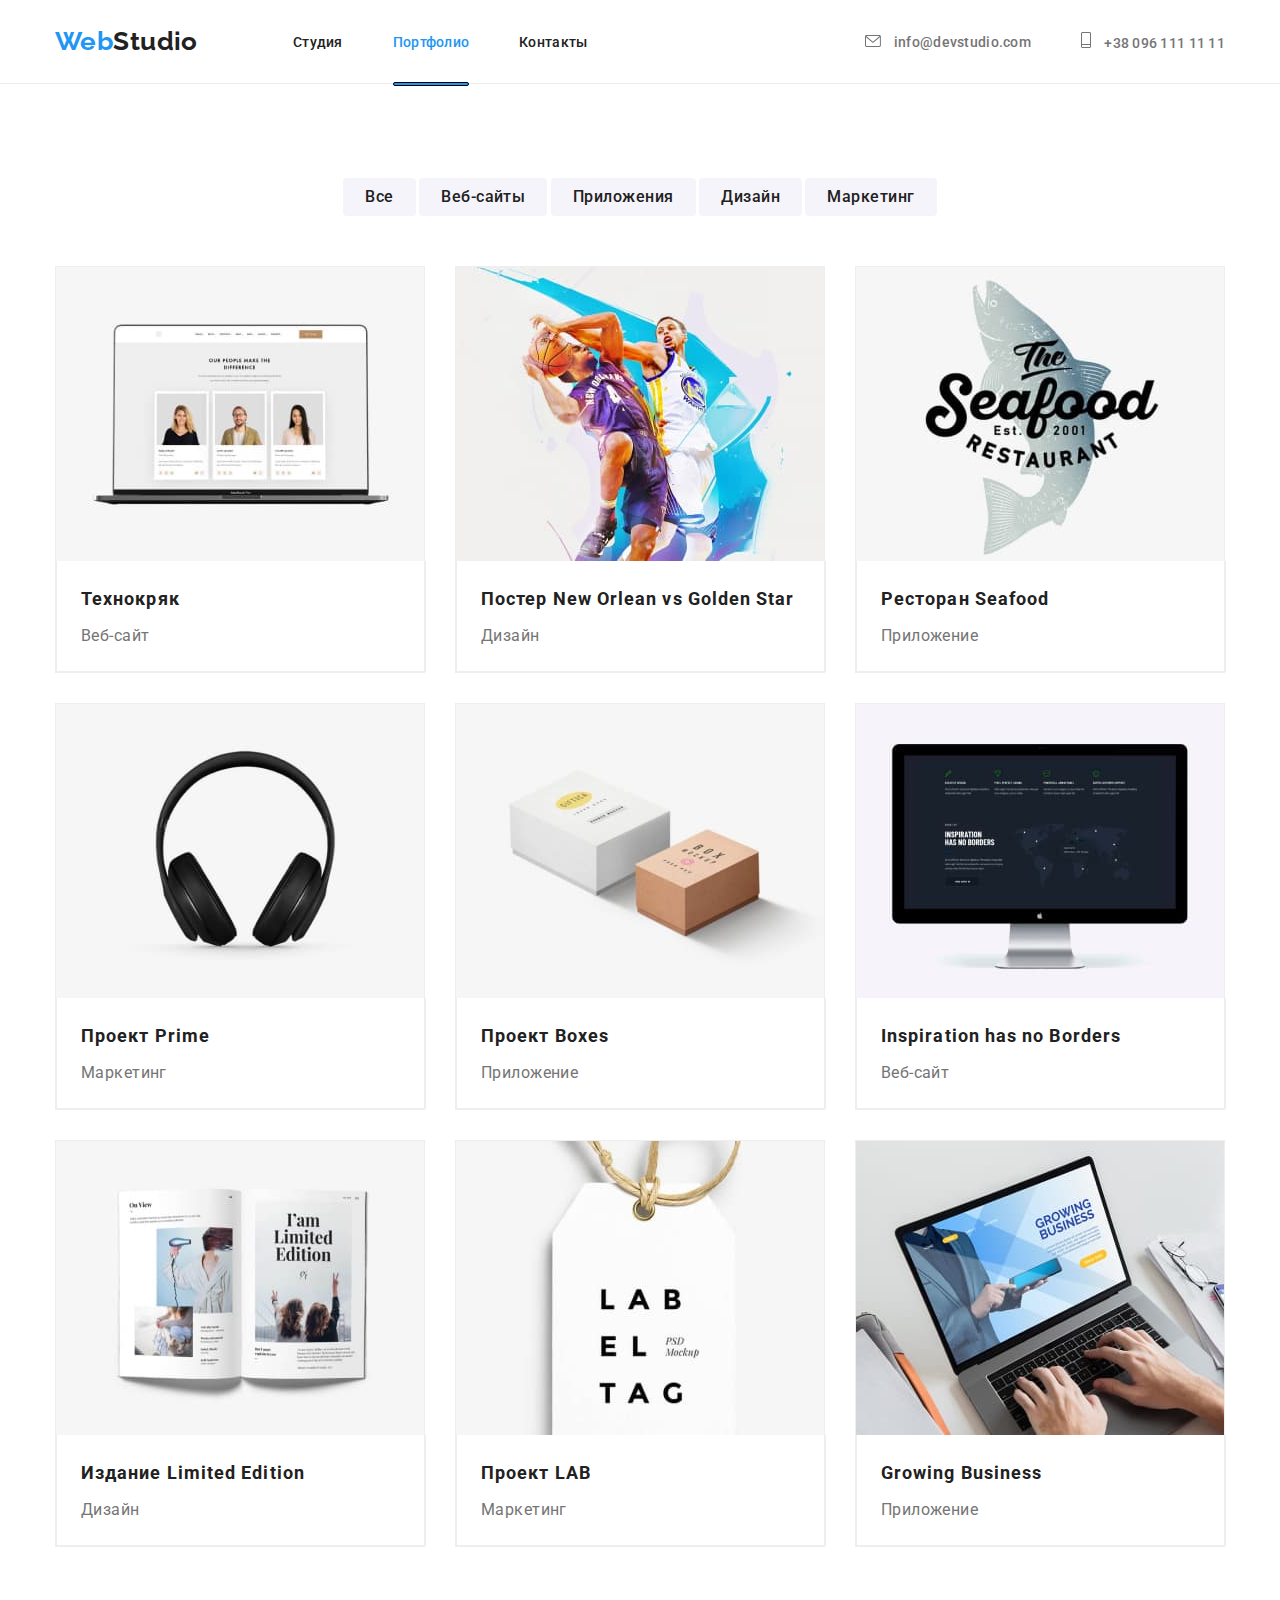
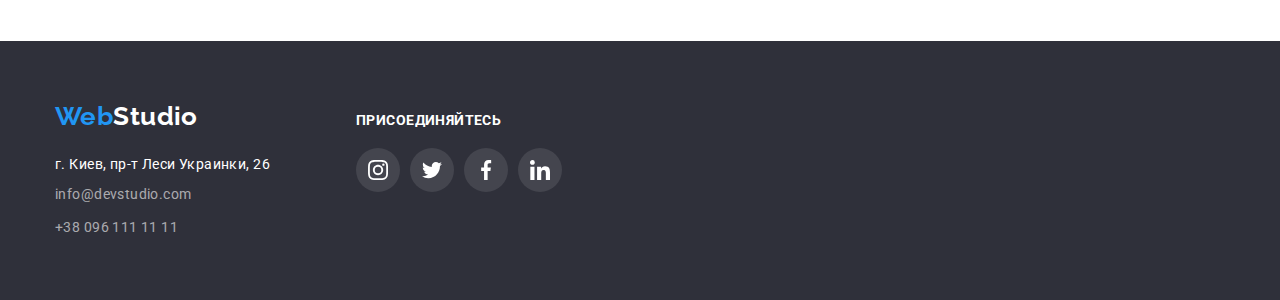
==== portfolio.html @ e4514198 "Add files via upload" ====
<!DOCTYPE html>
<html lang="ru">
    <head>
        <meta charset="UTF-8" />
        <meta name="viewport" content="width=device-width, initial-scale=1.0" />
        <title>Goit-markup-hw-06</title>
        <link rel="stylesheet" href="https://cdnjs.cloudflare.com/ajax/libs/modern-normalize/1.0.0/modern-normalize.css">
        <link 
            href="https://fonts.googleapis.com/css2?family=Raleway:wght@700&family=Roboto:wght@400;500;700;900&display=swap" 
            rel="stylesheet">
        <link rel="stylesheet" href="./css/style.css">
    </head>

    <body>
        <!-- Верхняя линия -->
        <header class="company-header"> 
            <div class="container">
                <nav class="position-flex">
                  <!-- Название компании -->  
                  <a href="index.html" class="logo link"> <span class="color-web">Web</span>Studio</a>
                
                  <ul class="webstudio-nav list">
                    <li class="item"><a href="./index.html" class="link studia">Студия</a></li>
                    <li class="item"><a href="./portfolio.html" class="link portfolio active">Портфолио</a></li>
                    <li class="item"><a href="" class="link contakts">Контакты</a></li>
                  </ul>
          
                  <!-- Адресс компании линия(навигация) -->
                    <address class="address-nav list">
                        <a href="mailto:info@devstudio.com" class="link mail">
                            <svg class="icon-address" style="width:16px; height:12px">
                                 <use href="./images/sprite.svg#envelope-hover"></use> 
                            </svg> 
                                 info@devstudio.com
                        </a>
                        <a href="tel:+380961111111" class="link telefon">
                            <svg class="icon-address" style="width:10px; height:16px">
                                <use href="./images/sprite.svg#vector"></use>
                            </svg> 
                                +38 096 111 11 11
                        </a>
                    </address>
                  
                </nav>
            </div>
        </header>
        
        <main>
           <div class="container">
            <section class="filter">

                <h1 hidden>Наши работы</h1>
                <div class="filter-block">
                    <button class="button button-secondary" type="button">Все</button>
                    <button class="button button-secondary" type="button">Веб-сайты</button>
                    <button class="button button-secondary" type="button">Приложения</button>
                    <button class="button button-secondary" type="button">Дизайн</button>
                    <button class="button button-secondary" type="button">Маркетинг</button>
                </div>
                <ul class="project-filter list">
                  <li class="item-portfolio">

                    <a class="card-portfolio link" href="">
                      <div class="wrapping-works">
                        <img src="./images/img11.jpg" alt="сайт технокряк" width="370">
                        <p class="description-wrapping-works">Технокряк это современная площадка распространения коронавируса. Компании используют эту платформу для цифрового шпионажа и атак на защищённые сервера конкурентов.</p>
                      </div>
                      <div class="card-name">
                        <h2 class="section-title leftside">Технокряк</h2>
                        <p class="gallery-portfolio">Веб-сайт</p>
                      </div>
                    </a>
                  </li>
                    <li class="item-portfolio">
                  
                      <a class="card-portfolio link" href="">
                            <div class="wrapping-works">
                              <img src="./images/img1.jpg" alt="сайт технокряк" width="370">
                              <p class="description-wrapping-works">Технокряк это современная площадка распространения коронавируса. Компании используют эту платформу для цифрового шпионажа и атак на защищённые сервера конкурентов.</p>
                            </div>
                            <div class="card-name">
                                <h2 class="section-title leftside">Постер New Orlean vs Golden Star</h2>
                                <p class="gallery-portfolio">Дизайн</p>
                            </div>
                      </a>
                    </li>
                    <li class="item-portfolio">
                      <a class="card-portfolio link" href=""> 
                        <div class="wrapping-works">
                          <img src="./images/img2.jpg" alt="сайт технокряк" width="370">
                          <p class="description-wrapping-works">Технокряк это современная площадка распространения коронавируса. Компании используют эту платформу для цифрового шпионажа и атак на защищённые сервера конкурентов.</p>
                        </div>
                        <div class="card-name">
                            <h2 class="section-title leftside">Ресторан Seafood</h2>
                            <p class="gallery-portfolio">Приложение</p>
                        </div>
                      </a>
                    </li>
                    <li class="item-portfolio">
                      <a class="card-portfolio link" href="">
                        <div class="wrapping-works">
                          <img src="./images/img3.jpg" alt="сайт технокряк" width="370">
                          <p class="description-wrapping-works">Технокряк это современная площадка распространения коронавируса. Компании используют эту платформу для цифрового шпионажа и атак на защищённые сервера конкурентов.</p>
                        </div>
                       <div class="card-name">
                          <h2 class="section-title leftside">Проект Prime</h2>
                          <p class="gallery-portfolio">Маркетинг</p>
                       </div>
                      </a>
                    </li>
                    <li class="item-portfolio">
                      <a class="card-portfolio link" href="">
                        <div class="wrapping-works">
                          <img src="./images/img4.jpg" alt="сайт технокряк" width="370">
                          <p class="description-wrapping-works">Технокряк это современная площадка распространения коронавируса. Компании используют эту платформу для цифрового шпионажа и атак на защищённые сервера конкурентов.</p>
                        </div>
                        <div class="card-name">
                            <h2 class="section-title leftside">Проект Boxes</h2>
                            <p class="gallery-portfolio">Приложение</p>
                        </div>
                      </a>
                    </li>
                    <li class="item-portfolio">
                      <a class="card-portfolio link" href="">
                       <div class="wrapping-works">
                           <img src="./images/img5.jpg" alt="сайт технокряк" width="370">
                           <p class="description-wrapping-works">Технокряк это современная площадка распространения коронавируса. Компании используют эту платформу для цифрового шпионажа и атак на защищённые сервера конкурентов.</p>
                       </div>
                        <div class="card-name">
                            <h2 class="section-title leftside">Inspiration has no Borders</h2>
                            <p class="gallery-portfolio">Веб-сайт</p>
                        </div>
                      </a>
                    </li>
                    <li class="item-portfolio">
                      <a class="card-portfolio link" href="">
                        <div class="wrapping-works">
                          <img src="./images/img6.jpg" alt="сайт технокряк" width="370">
                          <p class="description-wrapping-works">Технокряк это современная площадка распространения коронавируса. Компании используют эту платформу для цифрового шпионажа и атак на защищённые сервера конкурентов.</p>
                        </div>
                        <div class="card-name">
                            <h2 class="section-title leftside">Издание Limited Edition</h2>
                            <p class="gallery-portfolio">Дизайн</p>
                        </div>
                      </a>
                    </li>
                    <li class="item-portfolio">
                      <a class="card-portfolio link" href="">
                        <div class="wrapping-works">
                           <img src="./images/img7.jpg" alt="сайт технокряк" width="370">
                          <p class="description-wrapping-works">Технокряк это современная площадка распространения коронавируса. Компании используют эту платформу для цифрового шпионажа и атак на защищённые сервера конкурентов.</p>
                        </div>
                        <div class="card-name">
                            <h2 class="section-title leftside">Проект LAB</h2>
                            <p class="gallery-portfolio">Маркетинг</p>
                        </div>
                      </a>
                    </li>
                    <li class="item-portfolio">
                      <a class="card-portfolio link" href="">
                        <div class="wrapping-works">
                           <img src="./images/img8.jpg" alt="сайт технокряк" width="370">
                          <p class="description-wrapping-works">Технокряк это современная площадка распространения коронавируса. Компании используют эту платформу для цифрового шпионажа и атак на защищённые сервера конкурентов.</p>
                        </div>
                        <div class="card-name">
                            <h2 class="section-title leftside">Growing Business</h2>
                             <p class="gallery-portfolio">Приложение</p>
                        </div>
                      </a>
                    </li>
                </ul>
            </section>
           </div>
        </main>

        <!-- Футер Подвал -->
        <div class="footer">
            <footer class="container footer-block">
             <div class="address-block">
                <!-- Название компании -->  
                <a href="index.html" class="logo link"> <span class="color-web">Web</span><span class="color-studio">Studio</span></a>
                
                <!-- Адресс компании подвал -->  
                <address class="address-nav-footer list">
                  <p class="address-footer">г. Киев, пр-т Леси Украинки, 26</p>
                  <a href="mailto:info@devstudio.com" class="link mail">info@devstudio.com</a>
                  <a href="tel:+380961111111" class="link telefon">+38 096 111 11 11</a>
                </address>
             </div>
              <div>
                <p class="title-social-links">Присоединяйтесь</p>
                <ul class="social-links list">
                  <li class="social-item">
                    <a href="" class="button social-circle">
                      <svg class="button-social">
                        <use href="./images/sprite.svg#instagram-2"></use>
                      </svg> 
                    </a>
                  </li>
      
                  <li class="social-item">
                    <a href="" class="button social-circle">
                      <svg class="button-social">
                        <use href="./images/sprite.svg#twitter-1"></use>
                      </svg> 
                    </a>
                  </li>
      
                  <li class="social-item">
                    <a href="" class="button social-circle">
                      <svg class="button-social">
                        <use href="./images/sprite.svg#facebook-1"></use>
                      </svg>  
                    </a>
                  </li>
      
                  <li class="social-item">
                    <a href="" class="button social-circle">
                      <svg class="button-social">
                          <use href="./images/sprite.svg#linkedin-1"></use>
                      </svg> 
                    </a>
                  </li>
      
                </ul>
              </div>
            </footer>
          </div>
    </body>
</html>
---- css/style.css ----
/* цвет основного текста #757575; */
/* вторичный цвет текста  rgba(255, 255, 255, 0.6); */
/* белый #FFFFFF  */
/* акцент #2196F3; */
/* тайтл #212121; */
/* цвет фона Hero и футер #2F303A; */
/* вторичный цвет фона #F5F4FA; */

:root 
    {
        --primary-text-color: #757575;
        --secondary-text-color: rgba(255, 255, 255, 0.6);
        --primary-white-color: #ffffff;
        --accent-color: #2196F3;
        --title-text-color: #212121;
        --background-color: #2F303A;
        --secondary-background-color: #F5F4FA;
        --hero-background-color: #C4C4C4;
        --leter-icon-color: #AFB1B8;
        --icon-footer-background-color: rgba(255, 255, 255, 0.1);
}

/* ============= Body ============= */

/* logo Текст размер */
.logo {
font-family: Raleway, sans-serif;
font-style: normal;
font-weight: 700;
font-size: 26px;
line-height: 1.192;
width: 145px;
/* Блочная модель + flex */
padding-top: 24px;
padding-bottom: 25px;
margin-right: 93px;
}
/* logo Цвет */
.color-web {
  color: var(--accent-color);
}
.color-studio {
  color: var(--primary-white-color);
}

.list {
  list-style: none;
  padding-left: 0px;
  margin: 0px auto;
}
 /* Блочная модель + flex */
.item:not(:last-child) {
  margin-right: 30px; 
}
img {
  display: block;
}

.link {
text-decoration: none;
}

body {
  background-color: var(--primary-white-color);
  color: var(--primary-text-color);

  /* body Текст размер */
    font-family: Roboto, sans-serif;
    letter-spacing: 0.03em;
    font-size: 14px;
    line-height: 1.714;
  }
  /* address Текст размер  */
    .address-nav,
    .address-nav-footer {
      font-style: normal;
  }

  /* section title h2,h3 Текст размер */
    .section-title,
    .team .title,
    .spetsialist {
      text-align: center;
 }

 .container {
  width: 1200px;
  padding-left: 15px;
  padding-right: 15px;
  margin: 0 auto; 
 }
 
 .mail .icon-address,
 .telefon .icon-address {
  margin-right: 10px;
 }
/* ============= Body END ============= */


/* ======= Site nav and Header ======= */
.company-header {
  border-bottom: 1px solid #ECECEC;
}

.webstudio-nav .link,
.logo {
  color: var(--title-text-color);
}

.webstudio-nav .link:hover,
.webstudio-nav .link:focus { 
  color: var(--accent-color); 
}
.webstudio-nav .link {
  position: relative;
  padding: 32px 0px;
  transition: color 250ms cubic-bezier(0.4, 0, 0.2, 1);
}
  
.webstudio-nav .active { 
  color: var(--accent-color);
}
.active::after {
  position: absolute;
  top: 100%;
  width: 100%;
  content: "";
  display: flex;
  height: 4px;
  background: #2196F3;
  border: 1px solid #000000;
  border-radius: 2px;
}

.active:hover,
.active:focus {
  filter: drop-shadow(0px 4px 4px rgba(0, 0, 0, 0.25));
}

.address-nav .link {
  color: var(--primary-text-color);
  transition: color 250ms cubic-bezier(0.4, 0, 0.2, 1);
}
.icon-address {
  fill: var(--primary-text-color);
  transition: fill 250ms cubic-bezier(0.4, 0, 0.2, 1);
}

.circle-close-window {
  position: absolute;
  top: 8px;
  right: 8px;
  display: flex;
  align-items: center;
  justify-content: center;
  width: 30px;
  height: 30px;
  border-radius: 50%;
  background: #FFFFFF;
  border: 1px solid rgba(0, 0, 0, 0.1);
  padding: 0;
  margin: 0;
}
.address-nav .link:hover,
.address-nav .link:focus,
.icon-address:hover,
.icon-address:focus,
.mail:hover .icon-address, 
.mail:focus .icon-address,
.telefon:hover .icon-address,
.telefon:focus .icon-address {  
  color: var(--accent-color); 
  fill: var(--accent-color);
} 

/* Site nav Текст размер */
.webstudio-nav {
  width: 294px;
  font-size: 14px;
  font-weight: 500;
  letter-spacing: 0.02em;
  line-height: 1.143;
  /* Бллочная модель + flex */
  display: flex;
  margin: 0px;
  padding: 0px;
}
.address-nav {
  font-size: 14px;
  font-weight: 500;
  letter-spacing: 0.02em;
  line-height: 1.143;
  /* Бллочная модель + flex */
  display: flex;
  margin: 0px;
  padding: 32px 0px;
}
.address-nav {
  margin-left: auto;
  align-items: center;
}
.webstudio-nav .item:not(:last-child) { 
margin-right: 50px;
}
.address-nav a.link:not(:last-child) { 
  margin-right: 50px;
}

 /* Position-flex Блочная модель + flex */
.position-flex {
  display: flex;
  align-items: center;
  padding: 0px;
}
/* ======= Site nav END ======= */


/* ======= Hero Шапка Блок банер ======= */
.hero-title {
  color: var(--primary-white-color);
  
  /* Hero Текст размер*/
  width: 696px;
  font-weight: 900;
  font-size: 44px;
  line-height: 1.364;
  letter-spacing: 0.06em;
  text-transform: uppercase;
  /*Hero Блочная модель*/
  margin: 0 auto 30px;
}

.hero {
  background-color: var(--hero-background-color);
  padding: 200px 0px;
  text-align: center;
  /* Фон єлемента */
  max-width: 1600px;
  margin-left: auto;
  margin-right: auto;
  background-image: linear-gradient( 
    to top, 
    rgba(47, 48, 58, 0.4), 
    rgba(47, 48, 58, 0.4)),
  url(../images/Img-hero.jpg);
  
  background-repeat: no-repeat;
  background-position: center;
  background-size: cover;
}

/* ======= Hero Шапка Блок банер END ======= */


/* ======= all-team ======= */
.all-team {
  background-color: var(--secondary-background-color);
}
.team-card-block {
  padding: 30px 0px;
}
/* social-links */
.team-card-block .social-links {
  padding: 0px 32px;
}
.team-card-block .social-circle {
  background-color: var(--primary-white-color);
}
.team-card-block .button-social {
  fill: var(--leter-icon-color);
  transition: fill 250ms cubic-bezier(0.4, 0, 0.2, 1);
}
.social-circle:hover .button-social,
.social-circle:focus .button-social {
  fill: var(--primary-white-color);
}
/*all-team Текст размер и portfolio */
.spetsialist { 
font-size: 16px;
line-height: 1.188;
/* Блочная модель + flex */
padding: 0px;
margin: 0px 0px 16px;
}

.gallery-portfolio {
  font-size: 16px;
  line-height: 1.875;
  margin: 0px;
  padding: 0px 24px 20px;
  width: 370px;
  color: var(--primary-text-color);
}
/* ======= all-team END ======= */


/* ======= Button ======= */
.button {
  color: var(--title-text-color);
  background-color: var(--secondary-background-color);
  transition: color 250ms cubic-bezier(0.4, 0, 0.2, 1), background-color 250ms cubic-bezier(0.4, 0, 0.2, 1);

  /* button Текст размер */
  font-weight: 500;
  font-size: 16px;
  line-height: 1.625;
  text-align: center;
  border-radius: 4px;
  padding: 10px 31px;
  cursor: pointer;
} 

.button:hover,
.button:focus {
  color: var(--primary-white-color);
  background-color: var(--accent-color);
}
.button.primary {
  display: inline-block;
  color: var(--primary-white-color);
  background-color: var(--accent-color);
  transition: background-color 250ms cubic-bezier(0.4, 0, 0.2, 1);
  
  /* button primary Текст размер */
  font-weight: 700;
  font-size: 16px;
  line-height: 1.875;
  letter-spacing: 0.06em;
  width: 200px;
  box-shadow: 0px 4px 4px rgba(0, 0, 0, 0.15);
  border: 0px;
}
.primary:hover,
.primary:focus {
  background-color: #188CE8;
}

.button-secondary {
  padding: 6px 22px;
  border-width: 0px;
  letter-spacing: 0.03em;
  transition: box-shadow 250ms cubic-bezier(0.4, 0, 0.2, 1), color 250ms cubic-bezier(0.4, 0, 0.2, 1), background-color 250ms cubic-bezier(0.4, 0, 0.2, 1);
}
.button-secondary:hover,
.button-secondary:focus {
  box-shadow: 0px 3px 1px rgba(0, 0, 0, 0.1), 0px 1px 2px rgba(0, 0, 0, 0.08), 0px 2px 2px rgba(0, 0, 0, 0.12);
}
.button-social {
  width: 20px;
  height: 20px;
}
.social-circle {
  display: flex;
  align-items: center;
  justify-content: center;
  border-radius: 50%;
  width: 44px;
  height: 44px;
  padding: 0px;
}
.social-item:not(:last-child) {
margin-right: 10px;
}

/* ======= Button END======= */


/* ======= SECTION ======= */

.section {
  padding-bottom: 94px;
}
/* Section title h2*/
.section-title {
  color: var(--title-text-color);

  /* Section title h2 Текст размер */
font-weight: 700;
font-size: 36px;
line-height: 1.167;

/* section-title Блочная модель + flex */ 
margin: 0px auto 50px;
}
.work-section .section-title {
  padding-top: 0px;
}
.product-wrapper {
  position: relative;
}
.product-name {
  position: absolute;
  bottom: 0;
  display: inline-block;
  content: "";
  width: 100%;
  background: rgba(47, 48, 58, 0.8);
  font-weight: 700;
  font-size: 14px;
  line-height: 1.143;
  text-align: center;
  color: var(--primary-white-color);
  letter-spacing: 0.03em;
  text-transform: uppercase;
  margin: 0px;
  padding: 27px 0px;
}
/* Section title h3*/
.section .title {
  color: var(--title-text-color);
  font-weight: 500;
  font-size: 16px;
  line-height: 1.189;
  /* Блочная модель + flex */
  margin: 0px 0px 10px;
  }

/* feature list Текст размер */
.feature .title {
  font-weight: 700;
  font-size: 14px;
  line-height: 1.143;
  text-transform: uppercase;
  margin: 0px;
}

/* Декоративные эффекты */
.feature .item::before {
  display: inline-block;
  content: "";
  width: 270px;
  height: 120px;
  background-color: var(--secondary-background-color);
  /* background-size: contain; */
  background-repeat: no-repeat;
  background-position: center;
  border-radius: 4px;
  margin-bottom: 30px;
}
.icon-antena::before {
  background-image: url(../images/antenna\ 1.svg);
}
.icon-clock::before {
  background-image: url(../images/clock\ 1.svg);
}
.icon-diagram::before {
  background-image: url(../images/diagram\ 1.svg);
}
.icon-astronaut::before {
  background-image: url(../images/astronaut\ 1.svg);
}
/* feature Блочная модель + flex */
.feature,
.section-title {
  padding-top: 94px;
}

.description {
  margin-top: 10px;
  margin-bottom: 0px;
}
.work,
.team,
.feature,
.regular-customers,
.social-links,
.footer-block {
  display: flex;
}
.regular-customers {
  justify-content: space-between;
}

.team .item {
 background-color: var(--primary-white-color); 
 box-shadow: 0px 1px 3px rgba(0, 0, 0, 0.12), 0px 1px 1px rgba(0, 0, 0, 0.14), 0px 2px 1px rgba(0, 0, 0, 0.2);
 border-radius: 0px 0px 4px 4px;
}
.img-ramka {
  border-radius: 0px;
}
.logo-customers {
  display: flex;
  border: 1px solid var(--leter-icon-color);
  width: 170px;
  height: 90px;
  border-radius: 4px;
  align-items: center;
  justify-content: center;
  transition: border 250ms cubic-bezier(0.4, 0, 0.2, 1);
}
.icon-customers {
  fill: var(--leter-icon-color);
  transition: fill 250ms cubic-bezier(0.4, 0, 0.2, 1);
}
.logo-customers:hover,
.logo-customers:focus{
  border: 1px solid var(--accent-color);
}
.logo-customers:hover .icon-customers,
.icon-customers:focus .icon-customers {
  fill: var(--accent-color);
}

/* ======= SECTION END ======= */

/* Footer */

.footer-block {
  align-items: baseline;
}
.address-block{
  margin-right: 70px;
}
.address-footer {
  color: var(--primary-white-color);
  margin: 20px 0px 9px;
  width: 231px;
  height: 21px;
}
.footer {
  padding-top: 60px;
  padding-bottom:  60px;
  background-color: var(--background-color);
}
.address-nav-footer .link {
  color: var(--secondary-text-color);
  display: block;
}
.footer .logo {
  margin: 0px;
}
.footer .mail {
  margin-bottom: 9px;
}
/* footer Текст размер p */
 .title-social-links {
  display: block;
  font-weight: 700;
  font-size: 14px;
  line-height: 1.143;
  text-transform: uppercase;
  margin: 0px 0px 20px;
  color: var(--primary-white-color);
}
/* social-links footer*/
.social-circle {
  background-color: var(--icon-footer-background-color);
}
.button-social {
  fill: var(--primary-white-color);
}
/* ======= PORTFOLIO ======= */
  /* section title h2,h3 Текст размер */
.leftside{ 
  text-align: inherit;
  font-size: 18px;
  line-height: 2;
  letter-spacing: 0.06em;
  padding: 20px 24px 0px;
  margin-bottom: 4px;
  width: 370px;
}

/* filter Блочная модель и flex */
.filter {
  padding-top: 94px;
  padding-bottom: 94px;
}
.filter-block {
  margin: 0px 0px 50px;
  text-align: center;
}
.project-filter {
  display: flex;
  flex-wrap: wrap;
}
.item-portfolio {
  width: calc((100% - 60px) / 3);
  border: 1px solid #EEEEEE;
  position: static;
  transition: box-shadow 250ms cubic-bezier(0.4, 0, 0.2, 1);
  cursor: pointer;
}
.item-portfolio:not(:nth-child(3n)) {
  margin-right: 30px;
}
.item-portfolio:not(:nth-last-child(-n +3)) {
  margin-bottom: 30px;
}
.item-portfolio:hover,
.item-portfolio:focus {
  box-shadow: 0px 1px 1px rgba(0, 0, 0, 0.12), 0px 4px 4px rgba(0, 0, 0, 0.06), 1px 4px 6px rgba(0, 0, 0, 0.16);
}
.card-name {
  border-left: 1px solid #EEEEEE;
  border-right: 1px solid #EEEEEE;
  border-bottom: 1px solid #EEEEEE;
  width: 370px;
}
 .wrapping-works {
  position: relative;
  overflow: hidden;
   
} 
 .wrapping-works::after {
  position: absolute;
  display: flex;
  content: "";
  width: 370px;
  height: 294px;
  background: rgba(33, 150, 243, 0.9);
  z-index: 1;
  opacity: 0;
  transition: transform 250ms cubic-bezier(0.4, 0, 0.2, 1);
} 
.card-portfolio:hover .wrapping-works::after,
.card-portfolio:hover .description-wrapping-works,
.card-portfolio:focus .wrapping-works::after,
.card-portfolio:focus .description-wrapping-works {
  opacity: 1;
  transform: translateY(-100%)
}
.card-portfolio .wrapping-works::after,
.card-portfolio .description-wrapping-works,
.card-portfolio .wrapping-works::after,
.card-portfolio .description-wrapping-works {
  opacity: 1;
  transform: translateY(100%)
}

.description-wrapping-works {
  position: absolute; 
  content: "";
  width: 100%;
  height: 100%;

  font-size: 18px;
  line-height: 1.5556;
  letter-spacing: 0.03em;
  padding: 63px 24px;
  margin: 0px;
  color: var(--primary-white-color);
  z-index: 2;
  opacity: 0;
  transition: transform 250ms cubic-bezier(0.4, 0, 0.2, 1);
} 
/* Модальное окно */
.backdrop {
  position: fixed;
  width: 100%;
  height: 100%;
  top: 0;
  left: 0;
  opacity: 1;
  background: rgba(0, 0, 0, 0.2); 
  z-index: 1;
  overflow: auto;
  transition: all 200ms linear;
}
.backdrop.is-hidden {
  visibility: hidden;
  opacity: 0;
  pointer-events: none;
}
.backdrop.is-hidden .modal {
  margin: auto;
  transform: scale(0.3); 
}
.modal {
  position: relative;
  margin: auto;
  /* position: absolute;
  top: 50%;
  left: 50%;
  transform: translate(-50%, -50%); */
  width: 528px;
  height: 581px;
  background: #FFFFFF;
  box-shadow: 0px 1px 3px rgba(0, 0, 0, 0.12), 0px 1px 1px rgba(0, 0, 0, 0.14), 0px 2px 1px rgba(0, 0, 0, 0.2);
  border-radius: 4px;
  transition: transform 250ms; 
  overflow: auto;
}
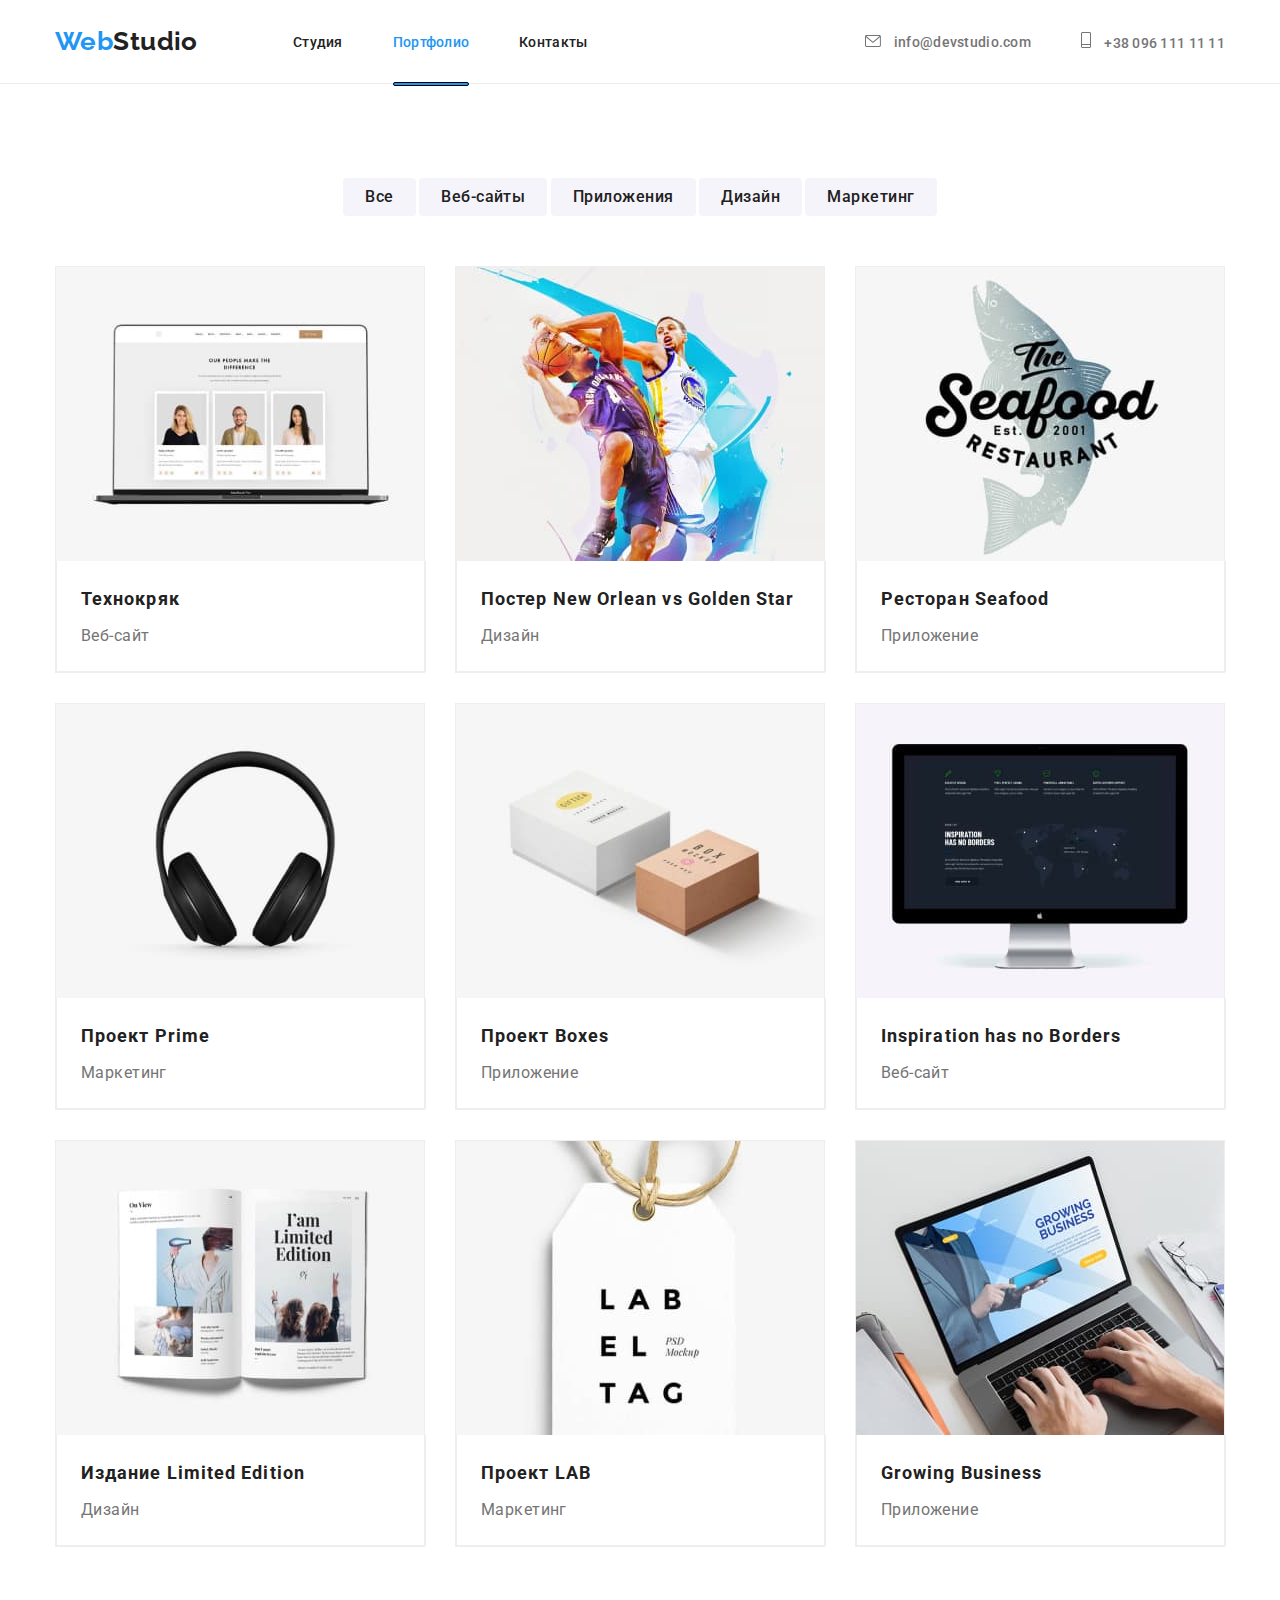
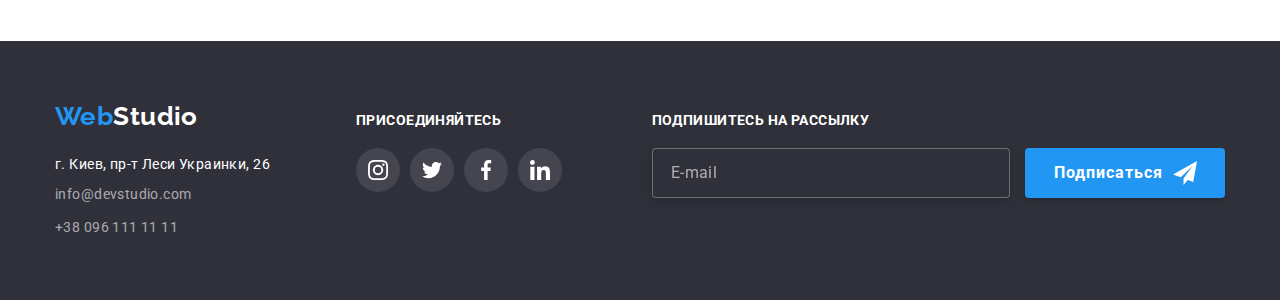
==== commit e3443b1f: "Add files via upload" ====
--- a/portfolio.html
+++ b/portfolio.html
@@ -175,56 +175,67 @@
 
         <!-- Футер Подвал -->
         <div class="footer">
-            <footer class="container footer-block">
-             <div class="address-block">
-                <!-- Название компании -->  
-                <a href="index.html" class="logo link"> <span class="color-web">Web</span><span class="color-studio">Studio</span></a>
-                
-                <!-- Адресс компании подвал -->  
-                <address class="address-nav-footer list">
-                  <p class="address-footer">г. Киев, пр-т Леси Украинки, 26</p>
-                  <a href="mailto:info@devstudio.com" class="link mail">info@devstudio.com</a>
-                  <a href="tel:+380961111111" class="link telefon">+38 096 111 11 11</a>
-                </address>
-             </div>
-              <div>
-                <p class="title-social-links">Присоединяйтесь</p>
-                <ul class="social-links list">
-                  <li class="social-item">
-                    <a href="" class="button social-circle">
-                      <svg class="button-social">
-                        <use href="./images/sprite.svg#instagram-2"></use>
-                      </svg> 
-                    </a>
-                  </li>
-      
-                  <li class="social-item">
-                    <a href="" class="button social-circle">
-                      <svg class="button-social">
-                        <use href="./images/sprite.svg#twitter-1"></use>
-                      </svg> 
-                    </a>
-                  </li>
-      
-                  <li class="social-item">
-                    <a href="" class="button social-circle">
-                      <svg class="button-social">
-                        <use href="./images/sprite.svg#facebook-1"></use>
-                      </svg>  
-                    </a>
-                  </li>
-      
-                  <li class="social-item">
-                    <a href="" class="button social-circle">
-                      <svg class="button-social">
-                          <use href="./images/sprite.svg#linkedin-1"></use>
-                      </svg> 
-                    </a>
-                  </li>
-      
-                </ul>
+          <footer class="container footer-block">
+           <div class="address-block">
+              <!-- Название компании -->  
+              <a href="index.html" class="logo link"> <span class="color-web">Web</span><span class="color-studio">Studio</span></a>
+              
+              <!-- Адресс компании подвал -->  
+              <address class="address-nav-footer list">
+                <p class="address-footer">г. Киев, пр-т Леси Украинки, 26</p>
+                <a href="mailto:info@devstudio.com" class="link mail">info@devstudio.com</a>
+                <a href="tel:+380961111111" class="link telefon">+38 096 111 11 11</a>
+              </address>
+           </div>
+            <div>
+              <p class="title-social-links">Присоединяйтесь</p>
+              <ul class="social-links list">
+                <li class="social-item">
+                  <a href="" class="button social-circle">
+                    <svg class="button-social">
+                      <use href="./images/sprite.svg#instagram-2"></use>
+                    </svg> 
+                  </a>
+                </li>
+    
+                <li class="social-item">
+                  <a href="" class="button social-circle">
+                    <svg class="button-social">
+                      <use href="./images/sprite.svg#twitter-1"></use>
+                    </svg> 
+                  </a>
+                </li>
+    
+                <li class="social-item">
+                  <a href="" class="button social-circle">
+                    <svg class="button-social">
+                      <use href="./images/sprite.svg#facebook-1"></use>
+                    </svg>  
+                  </a>
+                </li>
+    
+                <li class="social-item">
+                  <a href="" class="button social-circle">
+                    <svg class="button-social">
+                        <use href="./images/sprite.svg#linkedin-1"></use>
+                    </svg> 
+                  </a>
+                </li>
+              </ul>
+            </div>
+            <form class="footer-form" action="" method="POST">
+              <p class="title-footer-form">Подпишитесь на рассылку</p>
+              <input class="email-form-input" type="email" name="mail" placeholder="E-mail">
+              <div class="wrapper-button">
+               <button class="button primary" type="submit">Подписаться
+                <svg class="icon-footer-button" style="width:24px; height:24px">
+                  <use href="./images/sprite.svg#icon-send"></use>
+                </svg>
+               </button>
+               
               </div>
-            </footer>
-          </div>
+            </form>
+          </footer>
+        </div>
     </body>
 </html>--- a/css/style.css
+++ b/css/style.css
@@ -160,6 +160,12 @@
   border: 1px solid rgba(0, 0, 0, 0.1);
   padding: 0;
   margin: 0;
+  transition: fill 250ms cubic-bezier(0.4, 0, 0.2, 1);
+}
+.circle-close-window:hover,
+.circle-close-window:focus {
+fill: var(--accent-color);
+transition: fill 250ms cubic-bezier(0.4, 0, 0.2, 1);
 }
 .address-nav .link:hover,
 .address-nav .link:focus,
@@ -504,7 +510,7 @@
 
 /* ======= SECTION END ======= */
 
-/* Footer */
+/* ======= Footer ======= */
 
 .footer-block {
   align-items: baseline;
@@ -534,7 +540,8 @@
   margin-bottom: 9px;
 }
 /* footer Текст размер p */
- .title-social-links {
+ .title-social-links,
+ .title-footer-form {
   display: block;
   font-weight: 700;
   font-size: 14px;
@@ -550,6 +557,47 @@
 .button-social {
   fill: var(--primary-white-color);
 }
+/* footer-form */
+.footer-form {
+  display: block;
+  margin-left: auto;
+
+}
+.email-form-input {
+  width: 358px;
+  height: 50px;
+  border: 1px solid rgba(255, 255, 255, 0.3);
+  filter: drop-shadow(0px 4px 4px rgba(0, 0, 0, 0.15));
+  border-radius: 4px;
+  background: var(--background-color);
+  margin: 0px 12px 0px 0px;
+}
+.email-form-input::placeholder{
+  padding-left: 16px;
+  font-weight: 400;
+  font-size: 16px;
+  line-height: 1.25;
+  letter-spacing: 0.03em;
+  color: var(--secondary-text-color);
+}
+.icon-footer-button {
+  position: absolute;
+  content: "";
+  display: flex;
+  bottom: 13px;
+  right: 28px;
+} 
+.wrapper-button {
+  position: relative;
+  display: inline-flex;
+}
+.wrapper-button .button.primary {
+  padding: 10px 62px 10px 29px;
+
+}
+
+/* ======= Footer END ======= */
+
 /* ======= PORTFOLIO ======= */
   /* section title h2,h3 Текст размер */
 .leftside{ 
@@ -682,3 +730,117 @@
   transition: transform 250ms; 
   overflow: auto;
 } 
+
+/* modal-form */
+.modal-form {
+  padding: 40px;
+  display: flex;
+  flex-direction: column;
+}
+.title-modal-form {
+  font-weight: 700;
+  font-size: 20px;
+  line-height: 1.15;
+  margin-bottom: 12px;
+  color: var(--title-text-color)
+}
+.name-label {
+  display: flex;
+  font-size: 12px;
+  line-height: 1.167;
+  letter-spacing: 0.01em;
+  color: var(--primary-text-color);
+  margin-bottom: 4px; 
+}
+.form-input-message {
+  height: 138px;
+  resize: none;
+  margin-bottom: 20px;
+  padding: 12px 16px;
+}
+.form-input,
+.form-input-message {
+  border: 1px solid rgba(33, 33, 33, 0.2);
+  border-radius: 4px;
+  outline: none;
+  transition: border-color 250ms cubic-bezier(0.4, 0, 0.2, 1);
+}
+.form-input {
+  width: 100%;
+  padding-left: 42px;
+  cursor: pointer;
+}
+.form-privacy-policy {
+  align-content: center;
+  margin-bottom: 30px;
+}
+.modal-form .button.primary {
+  margin-left: auto;
+  margin-right: auto;
+}
+.icon-form-size {
+  position: absolute;
+  content: "";
+  width: 18px;
+  height: 18px;
+  margin-left: 12px;
+}
+.form-item:hover .icon-form-size,
+.form-item:focus .icon-form-size {
+fill: var(--accent-color);
+transition: fill 250ms cubic-bezier(0.4, 0, 0.2, 1);
+}
+.form-input:hover,
+.form-input:focus,
+.form-input-message:hover,
+.form-input-message:focus {
+  border-color: var(--accent-color);
+  transition: border-color 250ms cubic-bezier(0.4, 0, 0.2, 1);
+}
+
+.form-item {
+  position: relative;
+  display: flex;
+  align-items: center;
+  margin-bottom: 10px;
+} 
+.form-input-message::placeholder {
+  color: rgba(117, 117, 117, 0.5);
+}
+.form-modal-checkbox {
+  appearance: none;
+}
+.check-box {
+  content: "";
+  display: inline-block;
+  width: 16px;
+  height: 15px;
+  border: 2px solid var(--title-text-color);
+  background-color: var(--primary-white-color);
+  border-radius: 4px;
+  margin-right: 7px;
+}
+.form-modal-checkbox:checked + .check-box {
+  background-color: var(--accent-color);
+  background-image: url(../images/icon-check22.svg);
+  background-size: contain;
+  background-origin: border-box;
+  border-color: var(--accent-color);
+  transition: background-color 250ms cubic-bezier(0.4, 0, 0.2, 1), 
+  bborder-color 250ms cubic-bezier(0.4, 0, 0.2, 1);
+}
+.check-box:hover,
+.check-box:focus {
+border-color: var(--accent-color);
+}
+.form-privacy-link {
+  color: var(--accent-color);
+  border-bottom: 1px;
+  border-bottom-style: solid;
+  margin-left: 3px;
+}
+.form-checkbox-label {
+  display: flex;
+  align-items: center;
+  justify-content: center;
+}